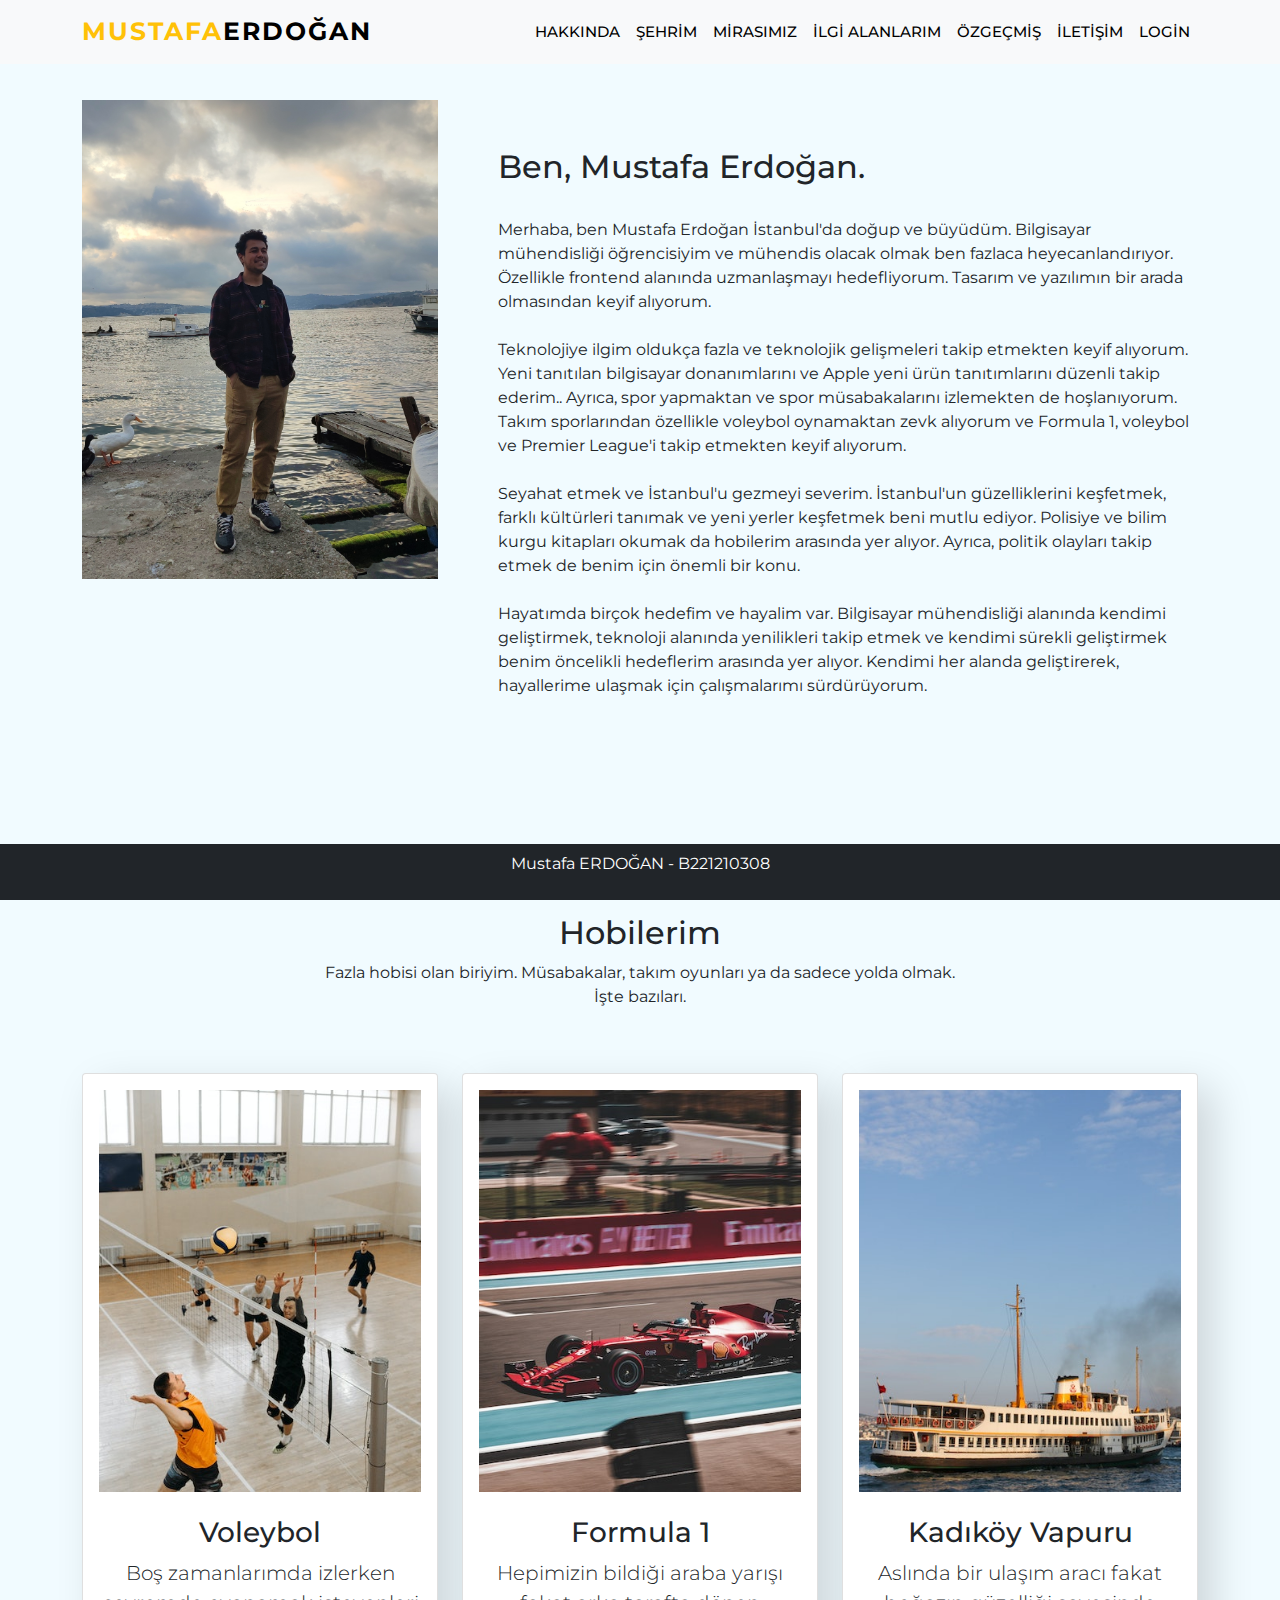
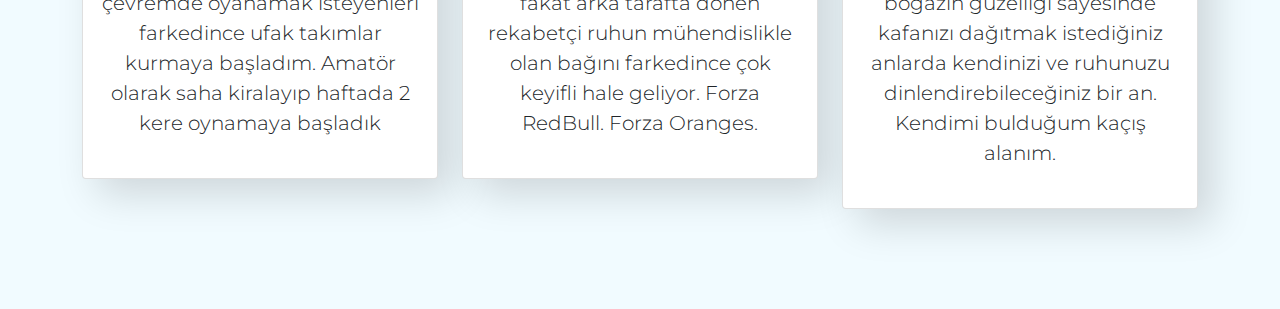
==== index.html @ 493afca0 "ilk commit" ====
<!DOCTYPE html>
<html lang="tr">

<head>

    <meta charset="UTF-8">
    <meta http-equiv="X-UA-Compatible" content="IE=edge">
    <meta name="viewport" content="width=device-width, initial-scale=1.0">
    <title>Mustafa Erdoğan - B221210308</title>

    <link href="css/bootstrap.min.css" rel="stylesheet">
    <link rel="stylesheet" href="https://cdn.jsdelivr.net/npm/bootstrap-icons@1.7.2/font/bootstrap-icons.css">
    <link rel="stylesheet" href="css/style.css">

</head>

<body>
    <nav class="navbar navbar-expand-lg navbar-light bg-light fixed-top">
        <div class="container">
            <a class="navbar-brand" href="index.html"><span class="text-warning">MUSTAFA</span>ERDOĞAN</a>
            <button class="navbar-toggler" type="button" data-bs-toggle="collapse"
                data-bs-target="#navbarSupportedContent" aria-controls="navbarSupportedContent" aria-expanded="false"
                aria-label="Toggle navigation">
                <span class="navbar-toggler-icon"></span>
            </button>
            <div class="collapse navbar-collapse" id="navbarSupportedContent">
                <ul class="navbar-nav ms-auto mb-2 mb-lg-0">
                    <li class="nav-item">
                        <a class="nav-link" href="index.html">Hakkında</a>
                    </li>
                    <li class="nav-item">
                        <a class="nav-link" href="sehrim.html">Şehrim</a>
                    </li>
                    <li class="nav-item">
                        <a class="nav-link" href="mirasimiz.html">Mirasımız</a>
                    </li>
                    <li class="nav-item">
                        <a class="nav-link" href="ilgialanlarim.html">İlgi Alanlarım</a>
                    </li>
                    <li class="nav-item">
                        <a class="nav-link" href="ozgecmis.html">Özgeçmiş</a>
                    </li>
                    <li class="nav-item">
                        <a class="nav-link" href="iletisim.html">İletişim</a>
                    </li>
                    <li class="nav-item">
                        <a class="nav-link" href="login.html">Login</a>
                    </li>
                </ul>
            </div>
        </div>
    </nav>

    <section id="about" class="about section-padding">
        <div class="container">
            <div class="row">
                <div class="col-lg-4 col-md-12 col-12">
                    <div class="about-img">
                        <img src="img/mustafa.jpg" alt="" class="img-fluid">
                    </div>
                </div>
                <div class="col-lg-8 col-md-12 col-12 ps-lg-5 mt-md-5">
                    <div class="about-text">
                        <h2>Ben, Mustafa Erdoğan. </h2> <br>
                        <p>Merhaba, ben Mustafa Erdoğan İstanbul'da doğup ve büyüdüm. Bilgisayar mühendisliği
                            öğrencisiyim ve mühendis olacak olmak ben fazlaca heyecanlandırıyor. Özellikle frontend
                            alanında uzmanlaşmayı hedefliyorum. Tasarım ve yazılımın bir arada olmasından keyif
                            alıyorum.<br>
                            <br>
                            Teknolojiye ilgim oldukça fazla ve teknolojik gelişmeleri takip etmekten keyif alıyorum.
                            Yeni tanıtılan bilgisayar donanımlarını ve Apple yeni ürün tanıtımlarını düzenli takip
                            ederim.. Ayrıca, spor yapmaktan ve spor müsabakalarını izlemekten de hoşlanıyorum. Takım
                            sporlarından özellikle voleybol oynamaktan zevk alıyorum ve Formula 1, voleybol ve Premier
                            League'i takip etmekten keyif alıyorum.<br>
                            <br>
                            Seyahat etmek ve İstanbul'u gezmeyi severim. İstanbul'un güzelliklerini keşfetmek, farklı
                            kültürleri tanımak ve yeni yerler keşfetmek beni mutlu ediyor. Polisiye ve bilim kurgu
                            kitapları okumak da hobilerim arasında yer alıyor. Ayrıca, politik olayları takip etmek de
                            benim için önemli bir konu.<br>
                            <br>
                            Hayatımda birçok hedefim ve hayalim var. Bilgisayar mühendisliği alanında kendimi
                            geliştirmek, teknoloji alanında yenilikleri takip etmek ve kendimi sürekli geliştirmek benim
                            öncelikli hedeflerim arasında yer alıyor. Kendimi her alanda geliştirerek, hayallerime
                            ulaşmak için çalışmalarımı sürdürüyorum.
                        </p>

                    </div>
                </div>
            </div>
        </div>
    </section>

    <section id="portfolio" class="portfolio section-padding">
        <div class="container">
            <div class="row">
                <div class="col-md-12">
                    <div class="section-header text-center pb-5">
                        <h2>Hobilerim</h2>
                        <p>Fazla hobisi olan biriyim. Müsabakalar, takım oyunları ya da sadece yolda olmak. <br> İşte
                            bazıları.</p>
                    </div>
                </div>
            </div>
            <div class="row">
                <div class="col-12 col-md-12 col-lg-4">
                    <div class="card text-light text-center bg-white pb-2">
                        <div class="card-body text-dark">
                            <div class="img-area mb-4">
                                <img src="img/voleybol.jpg" class="img-fluid" alt="">
                            </div>
                            <h3 class="card-title">Voleybol</h3>
                            <p class="lead">Boş zamanlarımda izlerken çevremde oyanamak isteyenleri farkedince ufak
                                takımlar kurmaya başladım. Amatör olarak saha kiralayıp haftada 2 kere oynamaya başladık
                            </p>

                        </div>
                    </div>
                </div>
                <div class="col-12 col-md-12 col-lg-4">
                    <div class="card text-light text-center bg-white pb-2">
                        <div class="card-body text-dark">
                            <div class="img-area mb-4">
                                <img src="img/formula.jpg" class="img-fluid" alt="">
                            </div>
                            <h3 class="card-title">Formula 1</h3>
                            <p class="lead">Hepimizin bildiği araba yarışı fakat arka tarafta dönen rekabetçi ruhun
                                mühendislikle olan bağını farkedince çok keyifli hale geliyor. Forza RedBull. Forza
                                Oranges.</p>

                        </div>
                    </div>
                </div>
                <div class="col-12 col-md-12 col-lg-4">
                    <div class="card text-light text-center bg-white pb-2">
                        <div class="card-body text-dark">
                            <div class="img-area mb-4">
                                <img src="img/vapur-dis.jpg" class="img-fluid" alt="">
                            </div>
                            <h3 class="card-title">Kadıköy Vapuru</h3>
                            <p class="lead">Aslında bir ulaşım aracı fakat boğazın güzelliği sayesinde kafanızı dağıtmak
                                istediğiniz anlarda kendinizi ve ruhunuzu dinlendirebileceğiniz bir an. Kendimi bulduğum
                                kaçış alanım.</p>

                        </div>
                    </div>
                </div>
            </div>
        </div>
    </section>

    <footer class="fixed-bottom bg-dark p-2 text-center">
        <div class="container">
            <p class="text-white">Mustafa ERDOĞAN - B221210308</p>
        </div>
    </footer>

    <script src="js/bootstrap.bundle.min.js"></script>
    <script src="js/script.js"></script>

</body>

</html>
---- css/style.css ----
@import url('https://fonts.googleapis.com/css2?family=Montserrat:wght@400;500;700&display=swap');

* {
	font-family: 'Montserrat', sans-serif;
}

body {
	background: #f1fbff;
}

.section-padding {
	padding: 100px 0;
}

.carousel-item {
	height: 100vh;
	min-height: 300px;
}

.carousel-caption {
	bottom: 220px;
	z-index: 2;
}

.carousel-caption h5 {
	font-size: 45px;
	text-transform: uppercase;
	letter-spacing: 2px;
	margin-top: 25px;
}

.carousel-caption p {
	width: 60%;
	margin: auto;
	font-size: 18px;
	line-height: 1.9;
}

.carousel-inner:before {
	content: '';
	position: absolute;
	width: 100%;
	height: 100%;
	top: 0;
	left: 0;
	background: rgba(0, 0, 0, 0.7);
	z-index: 1;
}

.navbar .getstarted {
	background: #106eea;
	margin-left: 30px;
	border-radius: 4px;
	font-weight: 400;
	color: #fff;
	text-decoration: none;
	padding: .5rem 1rem;
	line-height: 2.3;
}

.navbar-nav a {
	font-size: 15px;
	text-transform: uppercase;
	font-weight: 500;
}

.navbar-light .navbar-brand {
	color: #000;
	font-size: 25px;
	text-transform: uppercase;
	font-weight: bold;
	letter-spacing: 2px;
}

.navbar-light .navbar-brand:focus,
.navbar-light .navbar-brand:hover {
	color: #000;
}

.navbar-light .navbar-nav .nav-link {
	color: #000;
}

.navbar-light .navbar-nav .nav-link:focus,
.navbar-light .navbar-nav .nav-link:hover {
	color: #000;
}

.w-100 {
	height: 100vh;
}

.navbar-toggler {
	padding: 1px 5px;
	font-size: 18px;
	line-height: 0.3;
	background: #fff;
}

.portfolio .card {
	box-shadow: 15px 15px 40px rgba(0, 0, 0, 0.15);
}

.team .card {
	box-shadow: 15px 15px 40px rgba(0, 0, 0, 0.15);
}

.services .card-body i {
	font-size: 50px;
}

.team .card-body i {
	font-size: 20px;
}

@media only screen and (min-width: 768px) and (max-width: 991px) {
	.carousel-caption {
		bottom: 370px;
	}

	.carousel-caption p {
		width: 100%;
	}

	.card {
		margin-bottom: 30px;
	}

	.img-area img {
		width: 100%;
	}
}

@media only screen and (max-width: 767px) {
	.navbar-nav {
		text-align: center;
	}

	.carousel-caption {
		bottom: 125px;
	}

	.carousel-caption h5 {
		font-size: 17px;
	}

	.carousel-caption a {
		padding: 10px 15px;
		font-size: 15px;
	}

	.carousel-caption p {
		width: 100%;
		line-height: 1.6;
		font-size: 12px;
	}

	.about-text {
		padding-top: 50px;
		margin-top: 150px;
	}

	.card {
		margin-bottom: 30px;
	}
}
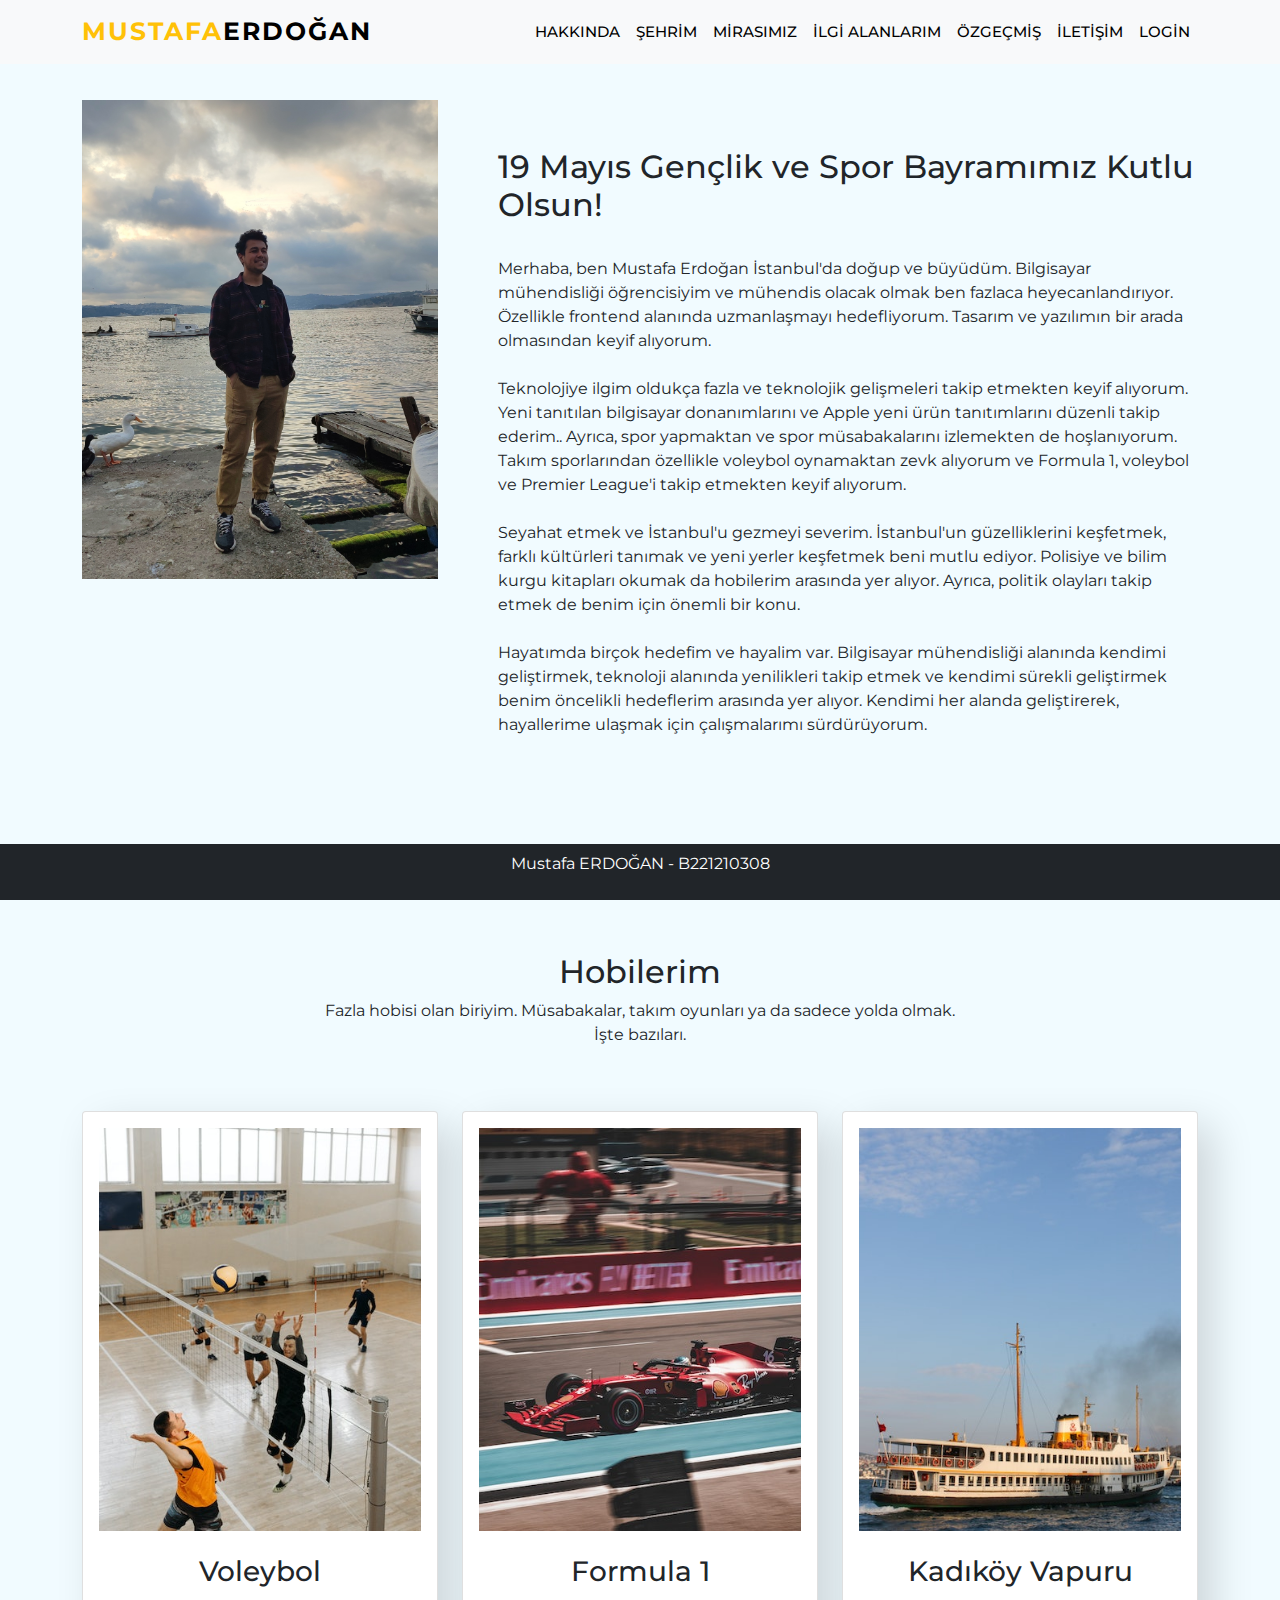
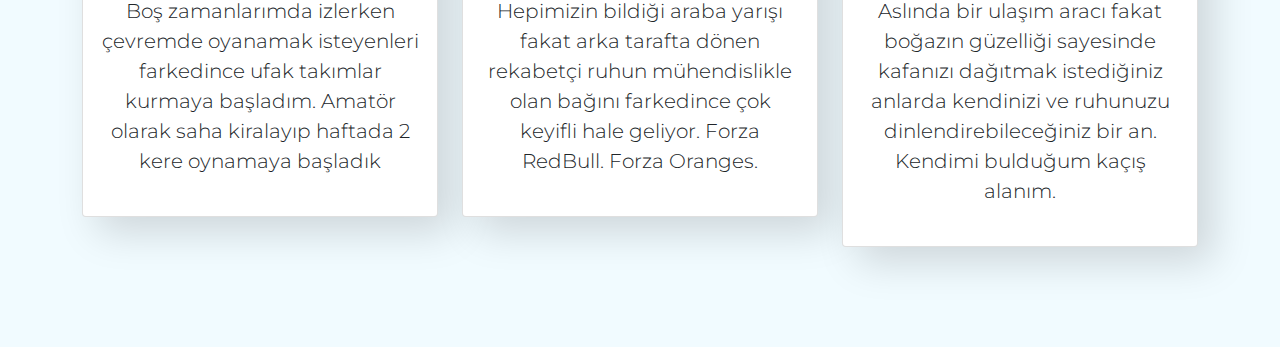
==== commit 7733fa28: "19 Mayıs Gençlik ve Spor Bayramımız Kutlu Olsun!" ====
--- a/index.html
+++ b/index.html
@@ -61,7 +61,7 @@
                 </div>
                 <div class="col-lg-8 col-md-12 col-12 ps-lg-5 mt-md-5">
                     <div class="about-text">
-                        <h2>Ben, Mustafa Erdoğan. </h2> <br>
+                        <h2>19 Mayıs Gençlik ve Spor Bayramımız Kutlu Olsun! </h2> <br>
                         <p>Merhaba, ben Mustafa Erdoğan İstanbul'da doğup ve büyüdüm. Bilgisayar mühendisliği
                             öğrencisiyim ve mühendis olacak olmak ben fazlaca heyecanlandırıyor. Özellikle frontend
                             alanında uzmanlaşmayı hedefliyorum. Tasarım ve yazılımın bir arada olmasından keyif
--- a/css/style.css
+++ b/css/style.css
@@ -113,6 +113,8 @@
 	font-size: 20px;
 }
 
+
+
 @media only screen and (min-width: 768px) and (max-width: 991px) {
 	.carousel-caption {
 		bottom: 370px;
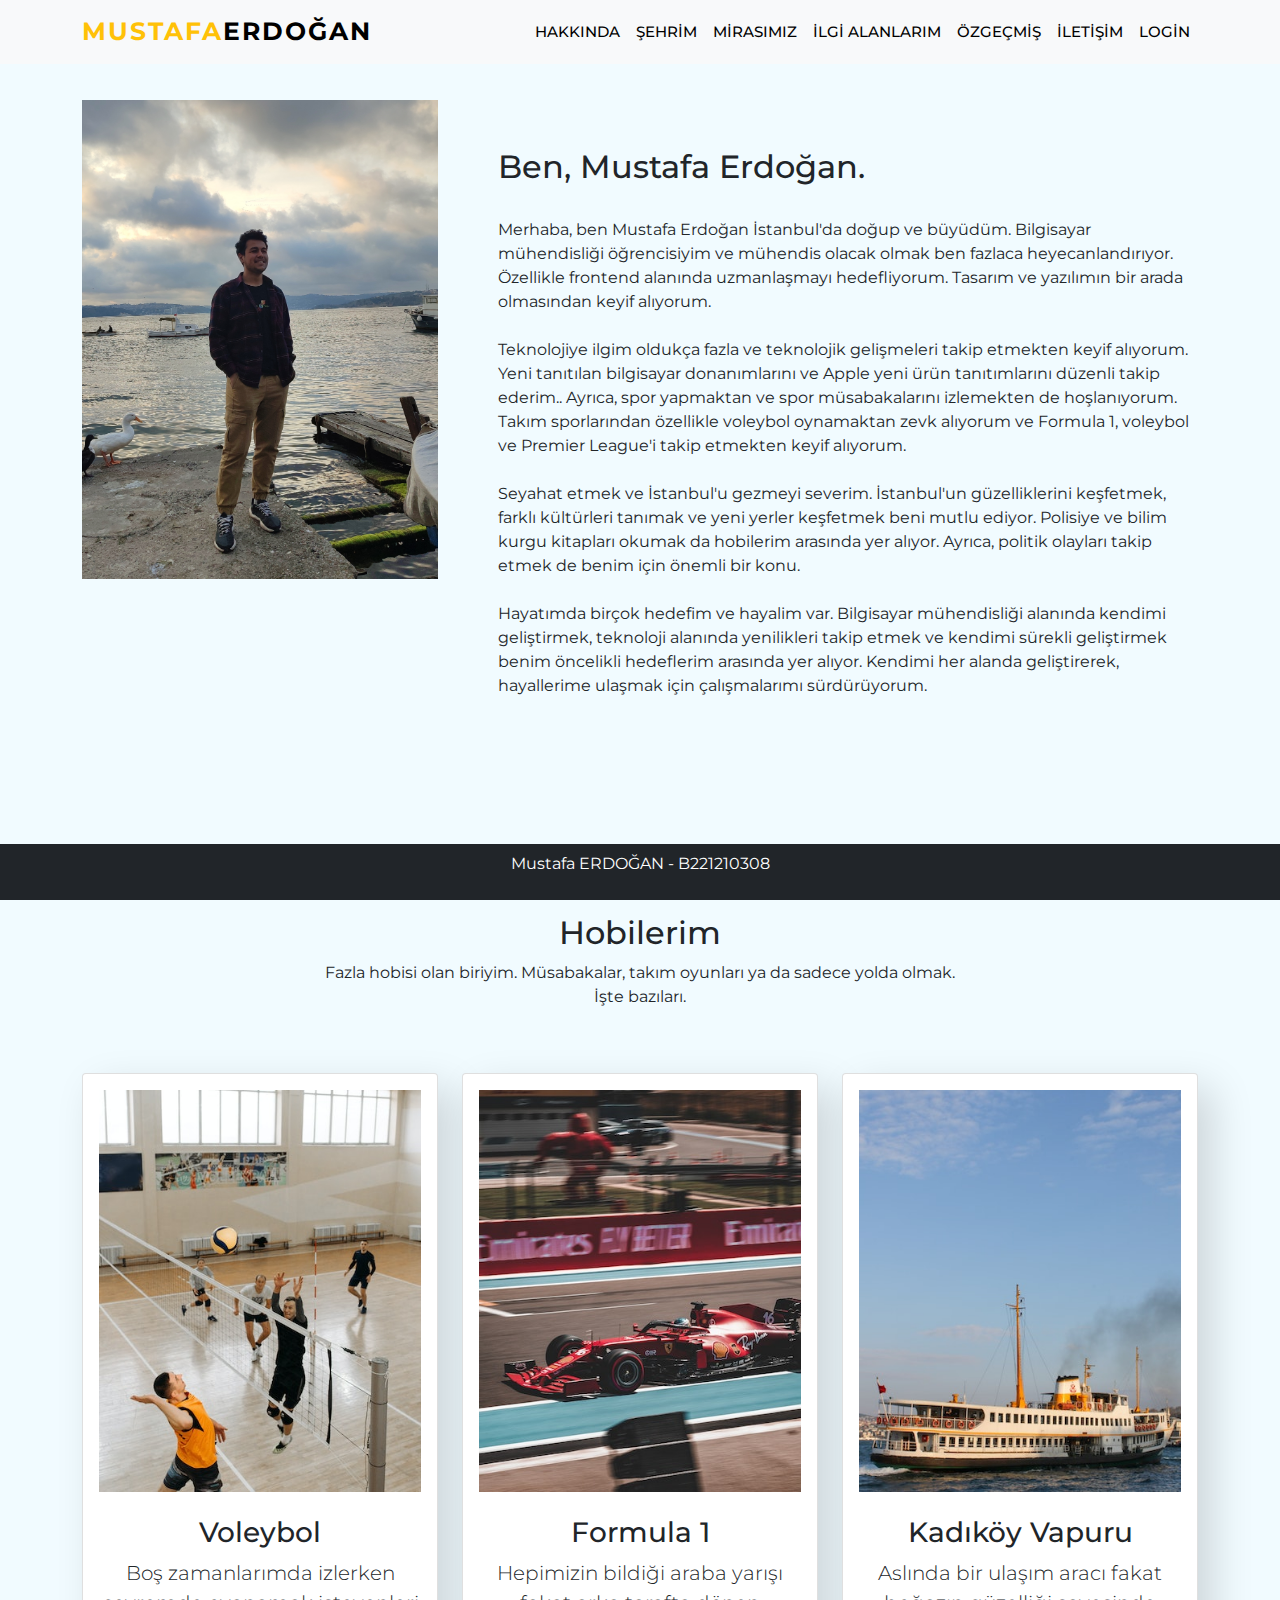
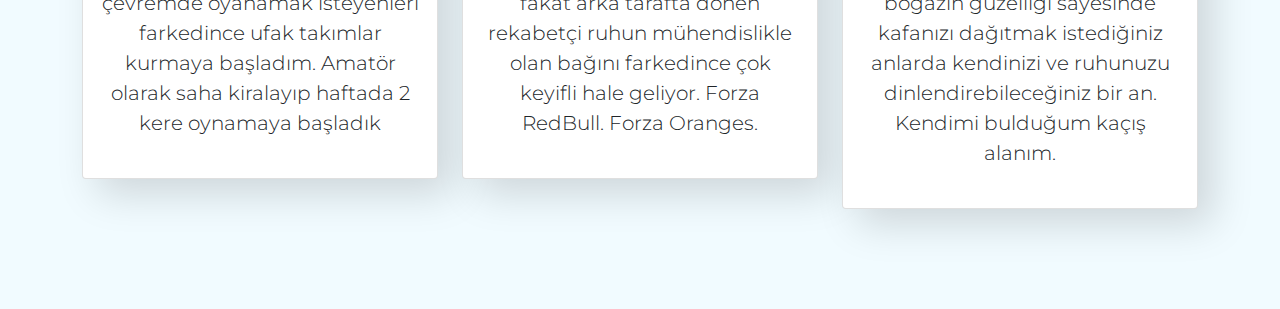
==== commit e8ea983a: "php login okiiyto" ====
--- a/index.html
+++ b/index.html
@@ -61,7 +61,7 @@
                 </div>
                 <div class="col-lg-8 col-md-12 col-12 ps-lg-5 mt-md-5">
                     <div class="about-text">
-                        <h2>19 Mayıs Gençlik ve Spor Bayramımız Kutlu Olsun! </h2> <br>
+                        <h2>Ben, Mustafa Erdoğan. </h2> <br>
                         <p>Merhaba, ben Mustafa Erdoğan İstanbul'da doğup ve büyüdüm. Bilgisayar mühendisliği
                             öğrencisiyim ve mühendis olacak olmak ben fazlaca heyecanlandırıyor. Özellikle frontend
                             alanında uzmanlaşmayı hedefliyorum. Tasarım ve yazılımın bir arada olmasından keyif
--- a/css/style.css
+++ b/css/style.css
@@ -165,4 +165,6 @@
 	.card {
 		margin-bottom: 30px;
 	}
+
+
 }